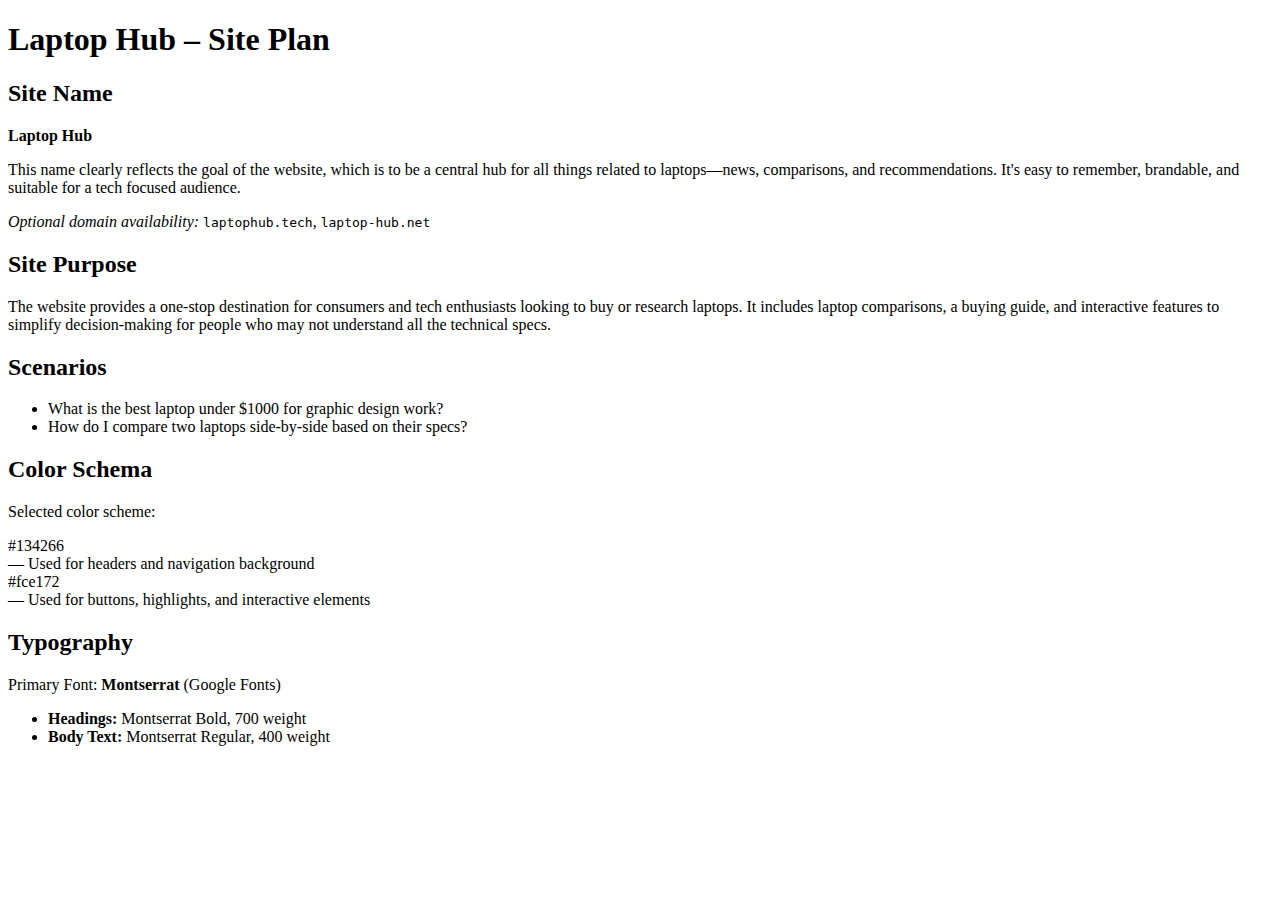
==== laptophub/site-plan.html @ 551c5fb7 "added site plan html" ====
<!DOCTYPE html>
<html lang="en">
<head>
  <meta charset="UTF-8" />
  <meta name="viewport" content="width=device-width, initial-scale=1.0"/>
  <meta name="description" content="Site plan for Laptop Hub - a resource for laptop information and recommendations."/>
  <title>Laptop Hub Site Plan</title>
  <link rel="stylesheet" href="styles.css" />
</head>
<body>

  <h1>Laptop Hub – Site Plan</h1>

  <section>
    <h2>Site Name</h2>
    <p><strong>Laptop Hub</strong></p>
    <p>This name clearly reflects the goal of the website, which is to be a central hub for all things related to laptops—news, comparisons, and recommendations. It's easy to remember, brandable, and suitable for a tech focused audience.</p>
    <p><em>Optional domain availability:</em> <code>laptophub.tech</code>, <code>laptop-hub.net</code></p>
  </section>

  <section>
    <h2>Site Purpose</h2>
    <p>The website provides a one-stop destination for consumers and tech enthusiasts looking to buy or research laptops. It includes laptop comparisons, a buying guide, and interactive features to simplify decision-making for people who may not understand all the technical specs.</p>
  </section>

  <section>
    <h2>Scenarios</h2>
    <ul>
      <li>What is the best laptop under $1000 for graphic design work?</li>
      <li>How do I compare two laptops side-by-side based on their specs?</li>
    </ul>
  </section>

  <section>
    <h2>Color Schema</h2>
    <p>Selected color scheme:</p>
    <div>#134266</div>
    <span>— Used for headers and navigation background</span><br />
    <div>#fce172</div>
    <span>— Used for buttons, highlights, and interactive elements</span>
  </section>

  <section>
    <h2>Typography</h2>
    <p>Primary Font: <strong>Montserrat</strong> (Google Fonts)</p>
    <ul>
      <li><strong>Headings:</strong> Montserrat Bold, 700 weight</li>
      <li><strong>Body Text:</strong> Montserrat Regular, 400 weight</li>
    </ul>
  </section>

</body>
</html>
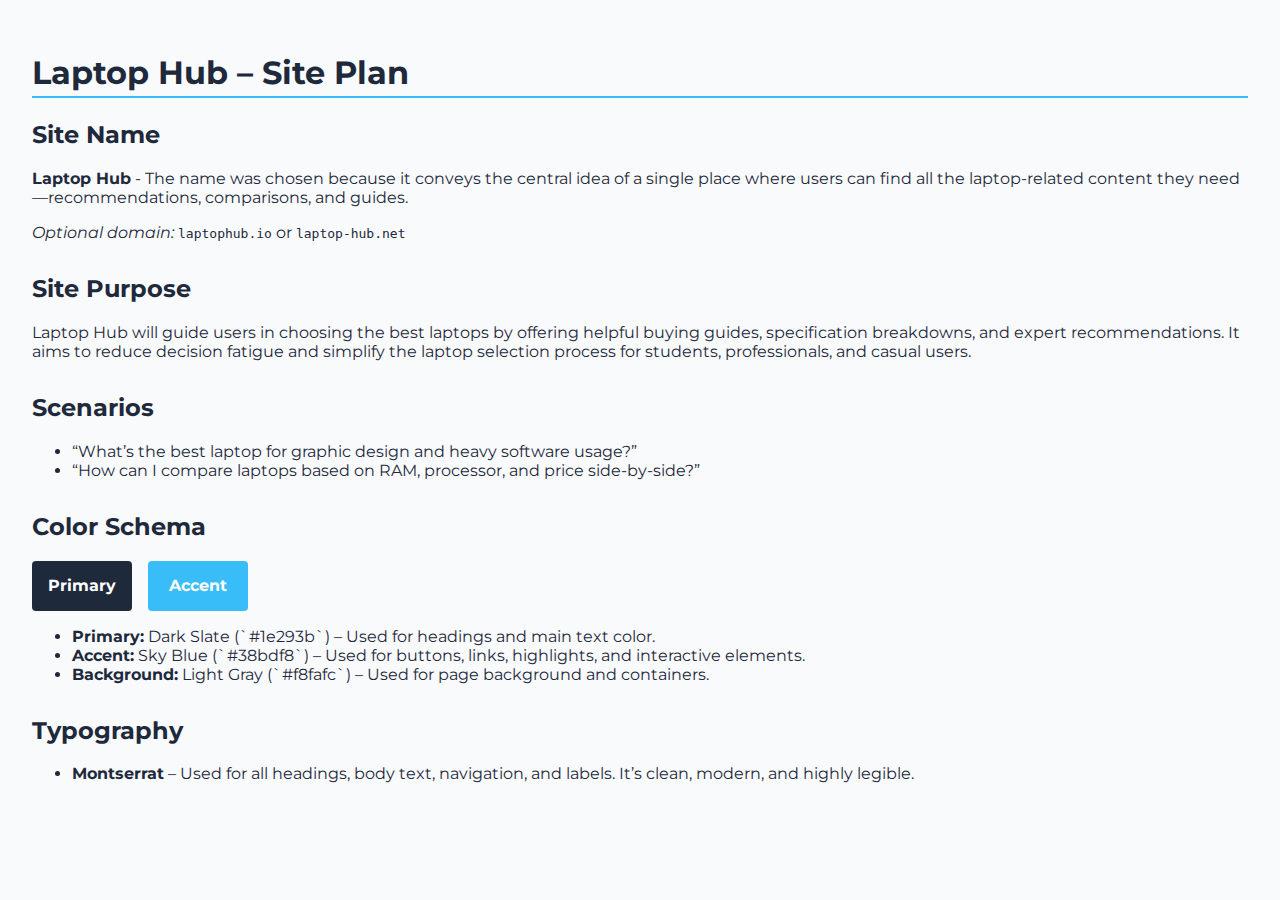
==== commit 08e2ac73: "updated site plan" ====
--- a/laptophub/site-plan.html
+++ b/laptophub/site-plan.html
@@ -1,53 +1,65 @@
 <!DOCTYPE html>
-<html lang="en">
-<head>
-  <meta charset="UTF-8" />
-  <meta name="viewport" content="width=device-width, initial-scale=1.0"/>
-  <meta name="description" content="Site plan for Laptop Hub - a resource for laptop information and recommendations."/>
-  <title>Laptop Hub Site Plan</title>
-  <link rel="stylesheet" href="styles.css" />
-</head>
-<body>
+<html lang="en-US">
+  <head>
+    <meta charset="UTF-8">
+    <meta name="viewport" content="width=device-width,initial-scale=1.0">
 
-  <h1>Laptop Hub – Site Plan</h1>
+    <title>Laptop Hub Site Plan</title>
+    <meta name="description" content="Site plan for Laptop Hub - a comprehensive laptop recommendation and info website.">
+    <meta name="author" content="Clarence Ahiabor">
+
+    <meta name="keywords" content="HTML, CSS, JavaScript">
+    <link rel="stylesheet" href="styles/base.css">
+  
+    <link rel="preconnect" href="https://fonts.googleapis.com">
+    <link rel="preconnect" href="https://fonts.gstatic.com" crossorigin>
+    <link
+      href="https://fonts.googleapis.com/css2?family=Oswald:wght@400;700;900&family=Montserrat:wght@400;700&display=swap"
+      rel="stylesheet"
+    >
+   
+  </head>
+  <body>
+    <h1>Laptop Hub – Site Plan</h1>
 
   <section>
     <h2>Site Name</h2>
-    <p><strong>Laptop Hub</strong></p>
-    <p>This name clearly reflects the goal of the website, which is to be a central hub for all things related to laptops—news, comparisons, and recommendations. It's easy to remember, brandable, and suitable for a tech focused audience.</p>
-    <p><em>Optional domain availability:</em> <code>laptophub.tech</code>, <code>laptop-hub.net</code></p>
+    <p><strong>Laptop Hub</strong> - The name was chosen because it conveys the central idea of a single place where users can find all the laptop-related content they need—recommendations, comparisons, and guides.</p>
+    <p><em>Optional domain:</em> <code>laptophub.io</code> or <code>laptop-hub.net</code></p>
   </section>
 
   <section>
     <h2>Site Purpose</h2>
-    <p>The website provides a one-stop destination for consumers and tech enthusiasts looking to buy or research laptops. It includes laptop comparisons, a buying guide, and interactive features to simplify decision-making for people who may not understand all the technical specs.</p>
+    <p>Laptop Hub will guide users in choosing the best laptops by offering helpful buying guides, specification breakdowns, and expert recommendations. It aims to reduce decision fatigue and simplify the laptop selection process for students, professionals, and casual users.</p>
   </section>
 
   <section>
     <h2>Scenarios</h2>
     <ul>
-      <li>What is the best laptop under $1000 for graphic design work?</li>
-      <li>How do I compare two laptops side-by-side based on their specs?</li>
+      <li>“What’s the best laptop for graphic design and heavy software usage?”</li>
+      <li>“How can I compare laptops based on RAM, processor, and price side-by-side?”</li>
     </ul>
   </section>
 
   <section>
     <h2>Color Schema</h2>
-    <p>Selected color scheme:</p>
-    <div>#134266</div>
-    <span>— Used for headers and navigation background</span><br />
-    <div>#fce172</div>
-    <span>— Used for buttons, highlights, and interactive elements</span>
+    <div class="color-sample">
+      <div class="color-box" style="background-color: var(--primary-color);">Primary</div>
+      <div class="color-box" style="background-color: var(--accent-color);">Accent</div>
+    </div>
+    <ul>
+      <li><strong>Primary:</strong> Dark Slate (`#1e293b`) – Used for headings and main text color.</li>
+      <li><strong>Accent:</strong> Sky Blue (`#38bdf8`) – Used for buttons, links, highlights, and interactive elements.</li>
+      <li><strong>Background:</strong> Light Gray (`#f8fafc`) – Used for page background and containers.</li>
+    </ul>
   </section>
 
   <section>
     <h2>Typography</h2>
-    <p>Primary Font: <strong>Montserrat</strong> (Google Fonts)</p>
     <ul>
-      <li><strong>Headings:</strong> Montserrat Bold, 700 weight</li>
-      <li><strong>Body Text:</strong> Montserrat Regular, 400 weight</li>
+      <li><strong>Montserrat</strong> – Used for all headings, body text, navigation, and labels. It’s clean, modern, and highly legible.</li>
     </ul>
   </section>
 
-</body>
+  </body>
 </html>
--- a/laptophub/styles/base.css
+++ b/laptophub/styles/base.css
@@ -0,0 +1,45 @@
+:root {
+  --primary-color: #1e293b; /* Dark slate */
+  --accent-color: #38bdf8; /* Sky blue */
+  --background-color: #f8fafc; /* Light gray */
+  --font-family: "Montserrat", sans-serif;
+}
+
+body {
+  font-family: var(--font-family);
+  margin: 0;
+  padding: 2rem;
+  background-color: var(--background-color);
+  color: var(--primary-color);
+}
+
+h1,
+h2,
+h3 {
+  color: var(--primary-color);
+}
+
+h1 {
+  border-bottom: 2px solid var(--accent-color);
+  padding-bottom: 0.25rem;
+}
+
+section {
+  margin-bottom: 2rem;
+}
+
+.color-sample {
+  display: flex;
+  gap: 1rem;
+}
+
+.color-box {
+  width: 100px;
+  height: 50px;
+  border-radius: 4px;
+  display: flex;
+  align-items: center;
+  justify-content: center;
+  color: white;
+  font-weight: bold;
+}
